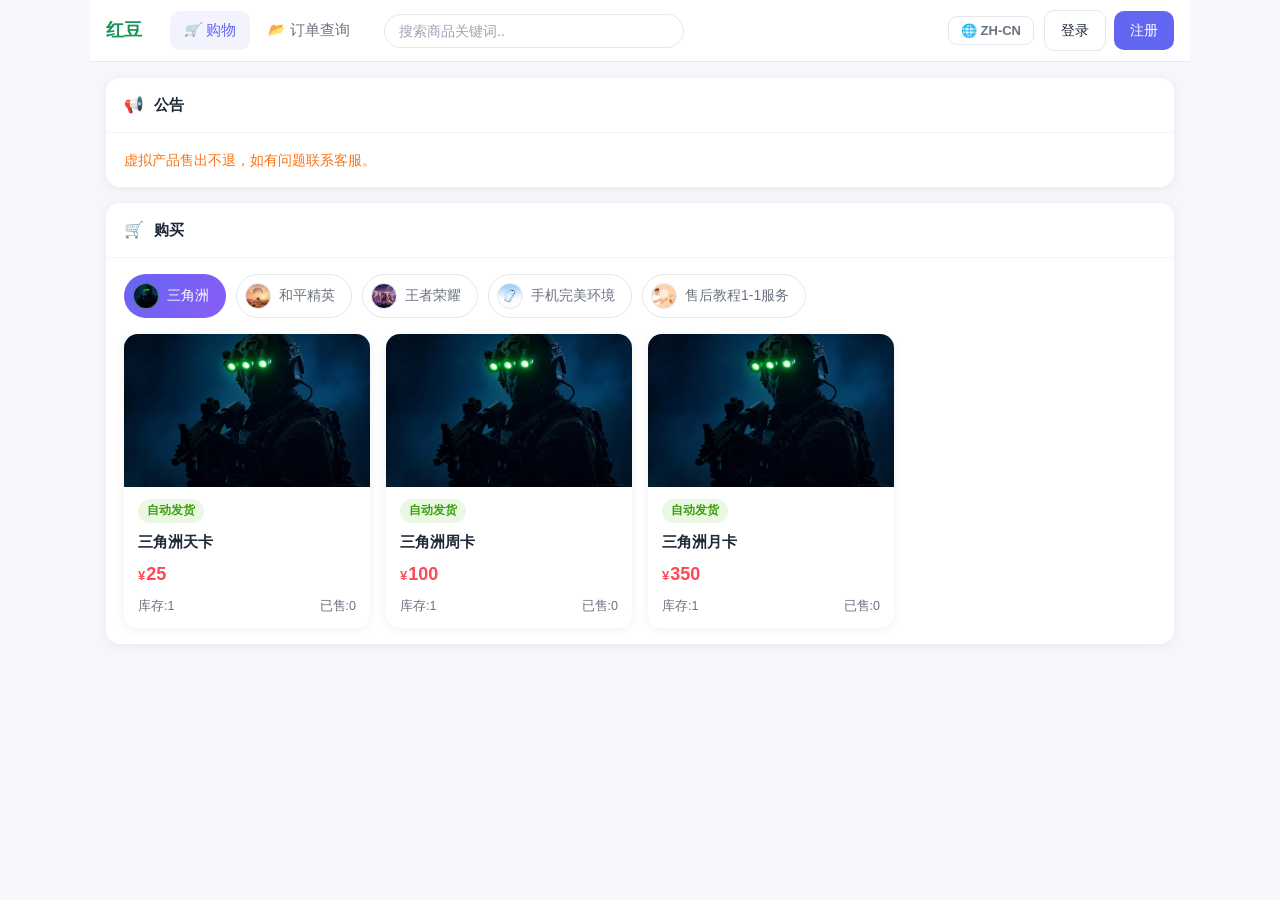
==== shop/index.html @ 496928e3 "商城完整复刻：新增 5 分类购物商城（首页/商品详情/收银台/订单查询/登录注册/多语言） 入口页购卡地址串联至新商城，复刻原站全部功能链路" ====
<!DOCTYPE html>
<html lang="zh-CN">
<head>
    <meta charset="UTF-8">
    <meta name="viewport" content="width=device-width, initial-scale=1, maximum-scale=1">
    <meta name="description" content="红豆商城">
    <title>购物 - 红豆</title>
    <link rel="stylesheet" href="assets/css/style.css">
</head>
<body class="has-search">
    <nav id="site-nav"></nav>

    <main class="container" style="padding-bottom: 40px;">
        <!-- 公告 -->
        <div class="panel">
            <div class="panel-header">
                <span class="icon">📢</span>
                <h6 class="panel-title" data-i18n="公告">公告</h6>
            </div>
            <div class="panel-body">
                <div class="notice-text" id="notice-text"></div>
            </div>
        </div>

        <!-- 购买 / 分类 -->
        <div class="panel">
            <div class="panel-header">
                <span class="icon">🛒</span>
                <h6 class="panel-title" data-i18n="购买">购买</h6>
            </div>
            <div class="panel-body">
                <div class="cats" id="cats"></div>
                <div class="item-list" id="item-list"></div>
                <div class="empty-tip" id="empty-tip" style="display:none;"></div>
            </div>
        </div>
    </main>

    <script src="assets/js/config.js"></script>
    <script src="assets/js/app.js"></script>
    <script src="assets/js/shop.js"></script>
</body>
</html>
---- shop/assets/css/style.css ----
/* ============================================================
 * 商城 —— 样式（复刻原站 ACG 商城视觉）
 * ============================================================ */
:root {
    --bg: #f5f7fa;
    --card: #ffffff;
    --ink: #1f2937;
    --sub: #6b7280;
    --line: #e5e7eb;
    --brand: #139655;
    --primary: #6366f1;
    --primary-2: #8b5cf6;
    --price: #ff4757;
    --pink: #ff6b9d;
    --radius: 14px;
    --shadow: 0 2px 12px rgba(0, 0, 0, .06);
}

* { margin: 0; padding: 0; box-sizing: border-box; }
html, body { min-height: 100%; }
body {
    background: var(--bg);
    color: var(--ink);
    font-family: -apple-system, BlinkMacSystemFont, "Segoe UI", "PingFang SC", "Hiragino Sans GB", "Microsoft YaHei", sans-serif;
    font-size: 15px;
    line-height: 1.6;
    -webkit-font-smoothing: antialiased;
}
a { color: inherit; text-decoration: none; }
img { max-width: 100%; display: block; }
.container { width: 100%; max-width: 1100px; margin: 0 auto; padding: 0 16px; }

/* ==================== 导航栏 ==================== */
.navbar {
    display: flex;
    align-items: center;
    gap: 20px;
    height: 62px;
    background: #fff;
    border-bottom: 1px solid var(--line);
}
.navbar-brand { display: flex; align-items: center; gap: 8px; font-weight: 700; font-size: 18px; }
.brand-logo { width: 28px; height: 28px; border-radius: 8px; object-fit: cover; background: #eee; }
.brand-name { color: var(--brand); }
.nav-menu { display: flex; gap: 4px; margin-left: 8px; }
.nav-search { flex: 1; max-width: 300px; }
.nav-search .form-control { padding: 8px 14px; border-radius: 999px; font-size: 14px; }
.nav-link {
    display: inline-flex; align-items: center; gap: 6px;
    padding: 8px 14px; border-radius: 10px;
    color: var(--sub); font-size: 14.5px; font-weight: 500;
    transition: all .2s;
}
.nav-link .ico { font-size: 13px; }
.nav-link:hover { background: #f3f4f6; color: var(--ink); }
.nav-link.active { color: var(--primary); background: rgba(99, 102, 241, .08); }
.nav-right { margin-left: auto; display: flex; align-items: center; gap: 10px; }

.lang-switch { position: relative; }
.lang-btn {
    display: inline-flex; align-items: center; gap: 4px;
    border: 1px solid var(--line); background: #fff;
    padding: 6px 12px; border-radius: 9px; cursor: pointer;
    font-size: 13px; color: var(--sub);
}
.lang-btn:hover { border-color: #c4b5fd; color: var(--ink); }
.lang-code { font-weight: 600; }
.lang-menu {
    display: none; position: absolute; right: 0; top: 42px; z-index: 50;
    min-width: 140px; background: #fff; border-radius: 12px;
    border: 1px solid var(--line); box-shadow: 0 10px 30px rgba(0,0,0,.12);
    padding: 6px; overflow: hidden;
}
.lang-menu.show { display: block; }
.lang-item {
    display: block; padding: 8px 14px; border-radius: 8px;
    font-size: 14px; color: var(--ink); cursor: pointer;
}
.lang-item:hover { background: #f3f4f6; }
.lang-item.active { color: var(--primary); background: rgba(99,102,241,.08); font-weight: 600; }

.btn {
    display: inline-flex; align-items: center; justify-content: center; gap: 6px;
    padding: 8px 16px; border-radius: 10px; font-size: 14px; font-weight: 500;
    cursor: pointer; border: none; transition: all .2s; white-space: nowrap;
}
.btn-primary { background: var(--primary); color: #fff; }
.btn-primary:hover { background: var(--primary-2); box-shadow: 0 4px 14px rgba(99,102,241,.35); }
.btn-outline { background: #fff; color: var(--ink); border: 1px solid var(--line); }
.btn-outline:hover { border-color: var(--primary); color: var(--primary); }
.btn-gradient {
    background: linear-gradient(135deg, #6366f1, #8b5cf6);
    color: #fff;
}
.btn-gradient:hover { box-shadow: 0 4px 16px rgba(139,92,246,.4); transform: translateY(-1px); }
.btn:disabled { opacity: .55; cursor: not-allowed; transform: none !important; }

.auth-area { display: flex; align-items: center; gap: 8px; }
.user-chip {
    font-size: 13.5px; padding: 6px 12px; border-radius: 999px;
    background: rgba(19,150,85,.1); color: var(--brand); font-weight: 600;
}
.nav-toggle { display: none; background: none; border: none; font-size: 22px; cursor: pointer; color: var(--sub); }

/* ==================== 面板（公告/购买） ==================== */
.panel {
    background: var(--card); border-radius: var(--radius);
    box-shadow: var(--shadow); margin-top: 16px; overflow: hidden;
}
.panel-header {
    display: flex; align-items: center; gap: 10px;
    padding: 14px 18px; border-bottom: 1px solid #f3f4f6;
}
.panel-header .icon { color: var(--primary-2); font-size: 16px; display: inline-flex; }
.panel-title { font-size: 15px; font-weight: 600; }
.panel-body { padding: 16px 18px; }
.notice-text { color: #f97316; font-size: 14px; }

/* ==================== 分类胶囊 ==================== */
.cats { display: flex; gap: 10px; flex-wrap: wrap; }
.chip {
    display: inline-flex; align-items: center; gap: 8px;
    padding: 8px 16px 8px 8px; border-radius: 999px;
    border: 1px solid var(--line); background: #fff;
    color: var(--sub); font-size: 14px; font-weight: 500;
    cursor: pointer; transition: all .2s;
}
.chip:hover { border-color: #c4b5fd; }
.chip-icon {
    width: 26px; height: 26px; border-radius: 50%;
    background-size: cover; background-position: center;
    border: 1px solid var(--line);
}
.chip.is-primary {
    background: linear-gradient(135deg, #6366f1, #8b5cf6);
    border-color: transparent; color: #fff;
}
.chip.is-primary .chip-icon { border-color: rgba(255,255,255,.4); }

/* ==================== 商品网格 ==================== */
.item-list { display: grid; grid-template-columns: repeat(4, 1fr); gap: 16px; margin-top: 16px; }
.item-card {
    background: var(--card); border-radius: var(--radius);
    box-shadow: var(--shadow); overflow: hidden;
    display: flex; flex-direction: column;
    transition: transform .2s, box-shadow .2s;
    position: relative;
}
.item-card:hover { transform: translateY(-3px); box-shadow: 0 8px 24px rgba(0,0,0,.1); }
.item-thumb {
    aspect-ratio: 16/10; background-size: cover; background-position: center;
    background-color: #eee;
}
.item-info { padding: 12px 14px; flex: 1; display: flex; flex-direction: column; }
.item-tags { display: flex; flex-wrap: wrap; gap: 6px; margin-bottom: 8px; }
.badge-soft {
    display: inline-block; padding: 3px 9px; border-radius: 999px;
    font-size: 11.5px; font-weight: 600; line-height: 1.5;
}
.badge-soft-success { background: rgba(82,196,26,.12); color: #389e0d; }
.badge-soft-primary { background: rgba(99,102,241,.1); color: var(--primary); }
.badge-soft-info { background: rgba(56,189,248,.12); color: #0284c7; }
.badge-soft-warning { background: rgba(245,158,11,.14); color: #d97706; }
.goods-title { font-size: 15px; font-weight: 600; margin-bottom: 8px; line-height: 1.4; }
.price { color: var(--price); font-size: 18px; font-weight: 700; }
.price .unit { font-size: 13px; margin-right: 1px; }
.stat-bottom {
    display: flex; justify-content: space-between;
    color: var(--sub); font-size: 12.5px; margin-top: auto; padding-top: 8px;
}
.item-card.soldout { opacity: .72; }
.soldout-ribbon {
    position: absolute; top: 10px; right: -32px;
    background: rgba(107,114,128,.92); color: #fff;
    font-size: 12px; font-weight: 600; padding: 4px 36px;
    transform: rotate(45deg);
}
.empty-tip { padding: 40px 0; text-align: center; color: var(--sub); font-size: 14.5px; }

/* ==================== 表单 ==================== */
.form-label { display: block; font-size: 14px; color: var(--sub); margin-bottom: 6px; }
.form-control {
    width: 100%; padding: 10px 14px; font-size: 14.5px;
    border: 1px solid var(--line); border-radius: 10px;
    background: #fff; color: var(--ink); outline: none;
    transition: border-color .2s, box-shadow .2s;
}
.form-control:focus { border-color: var(--primary); box-shadow: 0 0 0 3px rgba(99,102,241,.12); }
.form-control::placeholder { color: #9ca3af; }
.qty-group { display: inline-flex; align-items: stretch; border-radius: 10px; overflow: hidden; border: 1px solid var(--line); }
.qty-group button {
    width: 42px; border: none; background: var(--pink); color: #fff;
    font-size: 18px; cursor: pointer; line-height: 1;
}
.qty-group button:hover { filter: brightness(1.06); }
.qty-group input {
    width: 64px; border: none; text-align: center; font-size: 15px;
    outline: none; -moz-appearance: textfield;
}
.qty-group input::-webkit-outer-spin-button,
.qty-group input::-webkit-inner-spin-button { -webkit-appearance: none; }

.captcha-group { display: inline-flex; border: 1px solid var(--line); border-radius: 10px; overflow: hidden; background: #fff; }
.captcha-group .form-control { border: none; width: 150px; border-radius: 0; }
.captcha-group canvas {
    width: 90px; height: 40px; cursor: pointer; border-left: 1px solid var(--line);
}

/* 支付方式 */
.pay-list { display: flex; flex-wrap: wrap; gap: 10px; }
.pay {
    display: inline-flex; align-items: center; gap: 8px;
    padding: 9px 16px; border-radius: 10px;
    border: 1px solid var(--line); background: #fff;
    cursor: pointer; transition: all .2s; font-size: 14px; color: var(--ink);
}
.pay img { width: 20px; height: 20px; border-radius: 4px; object-fit: contain; }
.pay:hover { border-color: #c4b5fd; transform: translateY(-1px); }
.pay.is-active { border-color: var(--primary); background: rgba(99,102,241,.06); box-shadow: 0 0 0 2px rgba(99,102,241,.15); }

/* ==================== 商品详情页 ==================== */
.item-detail-layout { display: grid; grid-template-columns: 1fr 1fr; gap: 24px; }
.item-cover { width: 100%; border-radius: var(--radius); aspect-ratio: 1/1; object-fit: cover; background: #eee; }
.item-head { display: flex; flex-wrap: wrap; gap: 8px; align-items: center; margin: 10px 0; }
.shared-button {
    cursor: pointer; margin-left: auto;
    transition: all .2s;
}
.shared-button:hover { background: rgba(99,102,241,.2); }
.abacus { margin: 14px 0 18px; }
.abacus .price { font-size: 28px; }
.form-vstack { display: flex; flex-direction: column; gap: 16px; }
.cash-pay { background: #fafafa; border: 1px dashed #e5e7eb; border-radius: 12px; padding: 14px; }

/* 商品详情富文本 */
.acg-rich { overflow-wrap: anywhere; font-size: 14.5px; line-height: 1.8; }
.acg-rich :where(p, ul, ol) { margin-bottom: 1em; }
.acg-rich :where(ul, ol) { padding-left: 1.6em; }
.acg-rich :where(h1,h2,h3,h4,h5,h6) { margin: 1.2em 0 .6em; font-weight: 700; }

/* ==================== 订单查询页 ==================== */
.query-wrap { max-width: 860px; margin: 24px auto; }
.query-form-row { display: flex; gap: 12px; align-items: center; justify-content: center; flex-wrap: wrap; }
.query-form-row .form-control { width: 300px; }
.order-item {
    background: var(--card); border-radius: var(--radius);
    box-shadow: var(--shadow); margin-top: 16px; overflow: hidden;
}
.order-header {
    display: flex; justify-content: space-between; align-items: flex-start;
    padding: 16px 18px; border-bottom: 1px solid #f3f4f6; gap: 12px;
}
.status-badge { display: inline-block; padding: 4px 12px; border-radius: 999px; font-size: 12.5px; font-weight: 600; }
.status-pending { background: rgba(245,158,11,.14); color: #d97706; }
.status-paid { background: rgba(82,196,26,.14); color: #389e0d; }
.order-basic { margin-top: 8px; font-size: 13px; color: var(--sub); display: grid; gap: 3px; }
.order-no { font-size: 15px; font-weight: 600; color: var(--ink); }
.payment-method { display: inline-flex; align-items: center; gap: 6px; }
.payment-icon { width: 18px; height: 18px; border-radius: 4px; object-fit: contain; background: #f0f0f0; }
.order-amount { text-align: right; }
.amount-label { display: block; font-size: 12.5px; color: var(--sub); }
.amount-value { font-size: 20px; font-weight: 700; color: var(--price); }
.amount-number { font-size: 22px; }
.goods-section { display: flex; gap: 14px; padding: 14px 18px; }
.goods-thumb img { width: 64px; height: 64px; border-radius: 10px; object-fit: cover; background: #eee; }
.goods-name { font-size: 15px; font-weight: 600; margin-bottom: 6px; }
.goods-meta { display: flex; flex-wrap: wrap; gap: 6px; }
.goods-sku {
    display: inline-block; padding: 2px 10px; border-radius: 999px;
    font-size: 12px; font-weight: 500;
}
.a-badge-success { background: rgba(82,196,26,.12); color: #389e0d; }
.a-badge-primary { background: rgba(99,102,241,.1); color: var(--primary); }
.a-badge-warning { background: rgba(245,158,11,.14); color: #d97706; }

.card-section { border-top: 1px dashed var(--line); margin: 0 18px 16px; padding-top: 12px; }
.card-header { margin-bottom: 8px; }
.shipment-title { display: flex; justify-content: space-between; align-items: center; font-size: 15px; font-weight: 600; }
.shipment-badge { font-size: 12px; font-weight: 600; padding: 3px 10px; border-radius: 999px; }
.shipment-waiting { background: rgba(245,158,11,.14); color: #d97706; }
.shipment-paid { background: rgba(82,196,26,.14); color: #389e0d; }
.card-display {
    font-family: ui-monospace, SFMono-Regular, Menlo, Consolas, monospace;
    font-size: 13px; line-height: 1.75; white-space: pre-wrap; word-break: break-all;
    padding: 12px 14px; border-radius: 10px;
    background: rgba(127,127,127,.1); border: 1px solid rgba(127,127,127,.22);
    user-select: text;
}
.no-results, .loading-state { text-align: center; padding: 40px 0; color: var(--sub); }
.loading-state i { display: inline-block; animation: spin 1s linear infinite; }
@keyframes spin { to { transform: rotate(360deg); } }

/* ==================== 登录/注册 ==================== */
.auth-wrap { max-width: 400px; margin: 40px auto; }
.auth-card {
    background: var(--card); border-radius: 18px; box-shadow: 0 10px 40px rgba(0,0,0,.08);
    padding: 32px 28px;
}
.auth-logo { width: 62px; height: 62px; border-radius: 14px; object-fit: cover; margin: 0 auto 16px; background: #eee; box-shadow: 0 4px 12px rgba(99,102,241,.25); }
.auth-title { text-align: center; font-size: 15px; color: var(--sub); margin-bottom: 22px; }
.auth-title a { color: var(--primary-2); font-weight: 600; }
.auth-form { display: flex; flex-direction: column; gap: 16px; }
.auth-row { display: flex; justify-content: space-between; align-items: center; font-size: 13.5px; color: var(--sub); }
.auth-row a { color: var(--primary-2); }
.checkbox-row { display: flex; align-items: center; gap: 7px; cursor: pointer; }
.checkbox-row input { accent-color: var(--primary); width: 15px; height: 15px; }
.auth-btn { width: 100%; height: 48px; font-size: 16px; font-weight: 600; border-radius: 12px;
    background: linear-gradient(135deg, #5b7fff, #2dd4e0);
    box-shadow: 0 4px 16px rgba(45,212,224,.3); }
.auth-footer { text-align: center; font-size: 13px; color: #9ca3af; margin-top: 14px; }
.auth-footer a { color: var(--primary-2); font-weight: 500; }

/* ==================== 收银台 ==================== */
.pay-wrap { max-width: 460px; margin: 30px auto; text-align: center; }
.pay-card { background: var(--card); border-radius: 18px; box-shadow: var(--shadow); padding: 28px 24px; }
.pay-title { font-size: 17px; font-weight: 600; margin-bottom: 6px; }
.pay-sub { color: var(--sub); font-size: 13.5px; margin-bottom: 18px; }
.qr-box {
    width: 200px; height: 200px; margin: 0 auto 16px;
    border: 1px solid var(--line); border-radius: 14px;
    display: flex; align-items: center; justify-content: center; background: #fff;
}
.qr-box canvas { width: 180px; height: 180px; }
.pay-amount { font-size: 26px; font-weight: 700; color: var(--price); margin: 6px 0 18px; }
.pay-no { font-size: 12.5px; color: #9ca3af; margin-bottom: 4px; }

/* ==================== 弹窗 ==================== */
.hd-layer { position: fixed; inset: 0; z-index: 999; display: flex; align-items: center; justify-content: center; padding: 20px; }
.hd-layer-mask { position: absolute; inset: 0; background: rgba(0,0,0,.45); opacity: 0; transition: opacity .25s; }
.hd-layer.show .hd-layer-mask { opacity: 1; }
.hd-layer-body {
    position: relative; background: #fff; border-radius: 16px;
    width: 100%; max-width: 460px; max-height: 86vh; overflow: auto;
    padding: 20px; transform: translateY(14px) scale(.97); opacity: 0;
    transition: all .25s;
}
.hd-layer.show .hd-layer-body { transform: none; opacity: 1; }
.hd-layer-title { font-size: 15px; font-weight: 600; margin-bottom: 12px; }

/* ==================== 提示消息 ==================== */
.hd-message {
    position: fixed; top: 20px; left: 50%; transform: translate(-50%, -16px);
    z-index: 1200; padding: 11px 22px; border-radius: 12px;
    font-size: 14px; color: #fff; opacity: 0; transition: all .3s;
    max-width: 90vw; box-shadow: 0 6px 20px rgba(0,0,0,.18);
}
.hd-message.show { opacity: 1; transform: translate(-50%, 0); }
.hd-message-success { background: #389e0d; }
.hd-message-error { background: #ef4444; }
.hd-message-info { background: #0284c7; }

/* ==================== 响应式 ==================== */
@media (max-width: 992px) {
    .item-list { grid-template-columns: repeat(2, 1fr); }
    .item-detail-layout { grid-template-columns: 1fr; }
}
@media (max-width: 768px) {
    .nav-search { display: none; }
    .nav-menu {
        display: none; position: absolute; top: 62px; left: 0; right: 0;
        background: #fff; flex-direction: column; padding: 10px 16px;
        border-bottom: 1px solid var(--line); box-shadow: var(--shadow); z-index: 40;
    }
    .nav-menu.open { display: flex; }
    .nav-toggle { display: block; }
    .query-form-row .form-control { width: 100%; }
}
@media (max-width: 560px) {
    .item-list { grid-template-columns: repeat(2, 1fr); gap: 10px; }
    .container { padding: 0 12px; }
    .auth-area .btn { padding: 7px 12px; font-size: 13px; }
    .item-thumb { aspect-ratio: 16/11; }
}
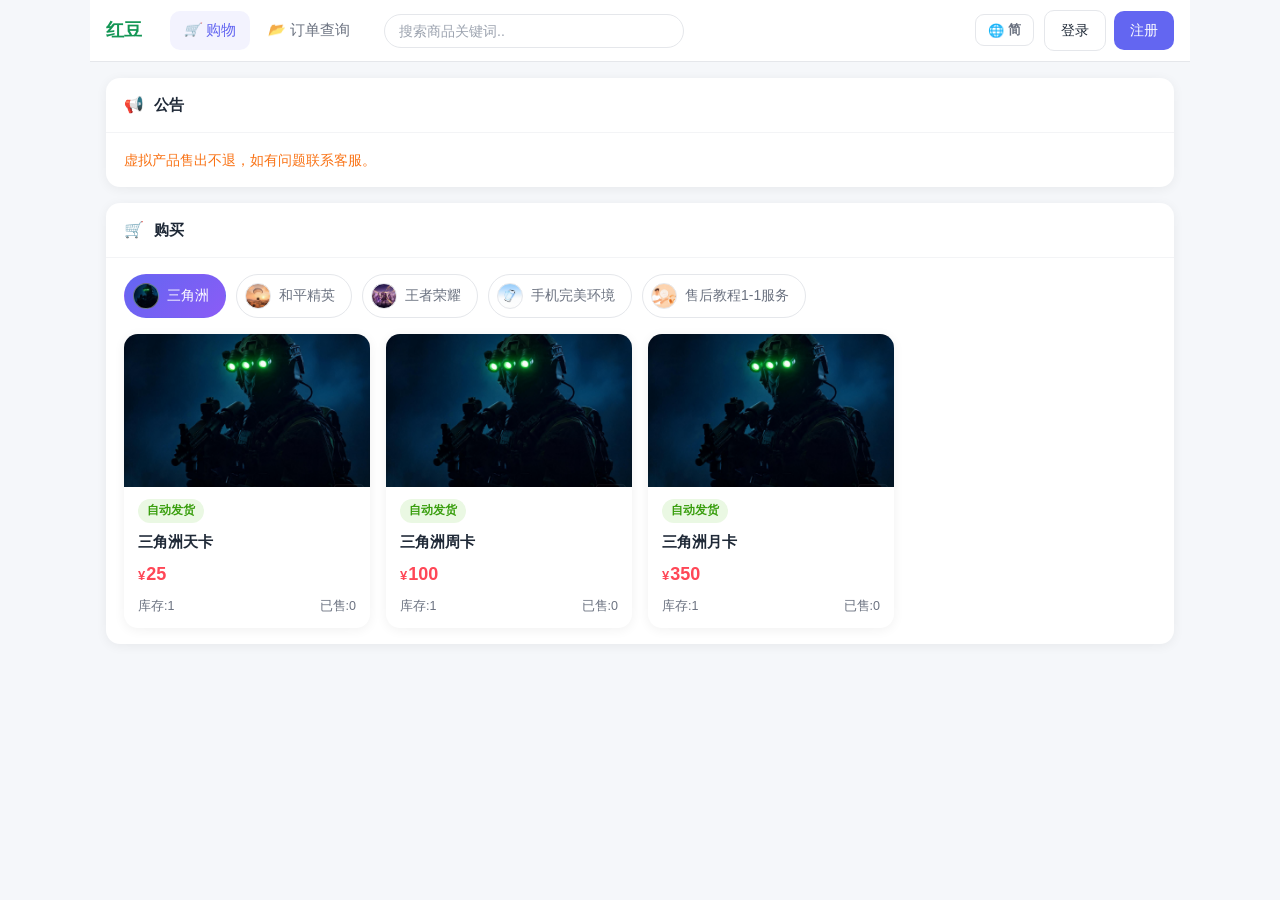
==== commit 2738f86a: "与原站交互对齐：语言按钮显示简码(简/繁/EN/日)、商品封面点击放大，资源版本升到?v=4" ====
--- a/shop/index.html
+++ b/shop/index.html
@@ -5,7 +5,7 @@
     <meta name="viewport" content="width=device-width, initial-scale=1, maximum-scale=1">
     <meta name="description" content="红豆商城">
     <title>购物 - 红豆</title>
-    <link rel="stylesheet" href="assets/css/style.css">
+    <link rel="stylesheet" href="assets/css/style.css?v=4">
 </head>
 <body class="has-search">
     <nav id="site-nav"></nav>
@@ -36,8 +36,8 @@
         </div>
     </main>
 
-    <script src="assets/js/config.js"></script>
-    <script src="assets/js/app.js"></script>
-    <script src="assets/js/shop.js"></script>
+    <script src="assets/js/config.js?v=4"></script>
+    <script src="assets/js/app.js?v=4"></script>
+    <script src="assets/js/shop.js?v=4"></script>
 </body>
 </html>
--- a/shop/assets/css/style.css
+++ b/shop/assets/css/style.css
@@ -327,6 +327,9 @@
 /* ==================== 弹窗 ==================== */
 .hd-layer { position: fixed; inset: 0; z-index: 999; display: flex; align-items: center; justify-content: center; padding: 20px; }
 .hd-layer-mask { position: absolute; inset: 0; background: rgba(0,0,0,.45); opacity: 0; transition: opacity .25s; }
+/* 商品封面点击放大（原站行为） */
+.cover-zoom { position: fixed; inset: 0; z-index: 998; background: rgba(0,0,0,.85); display: flex; align-items: center; justify-content: center; opacity: 1; cursor: zoom-out; }
+.cover-zoom img { max-width: 92%; max-height: 92%; border-radius: 10px; box-shadow: 0 10px 40px rgba(0,0,0,.5); }
 .hd-layer.show .hd-layer-mask { opacity: 1; }
 .hd-layer-body {
     position: relative; background: #fff; border-radius: 16px;
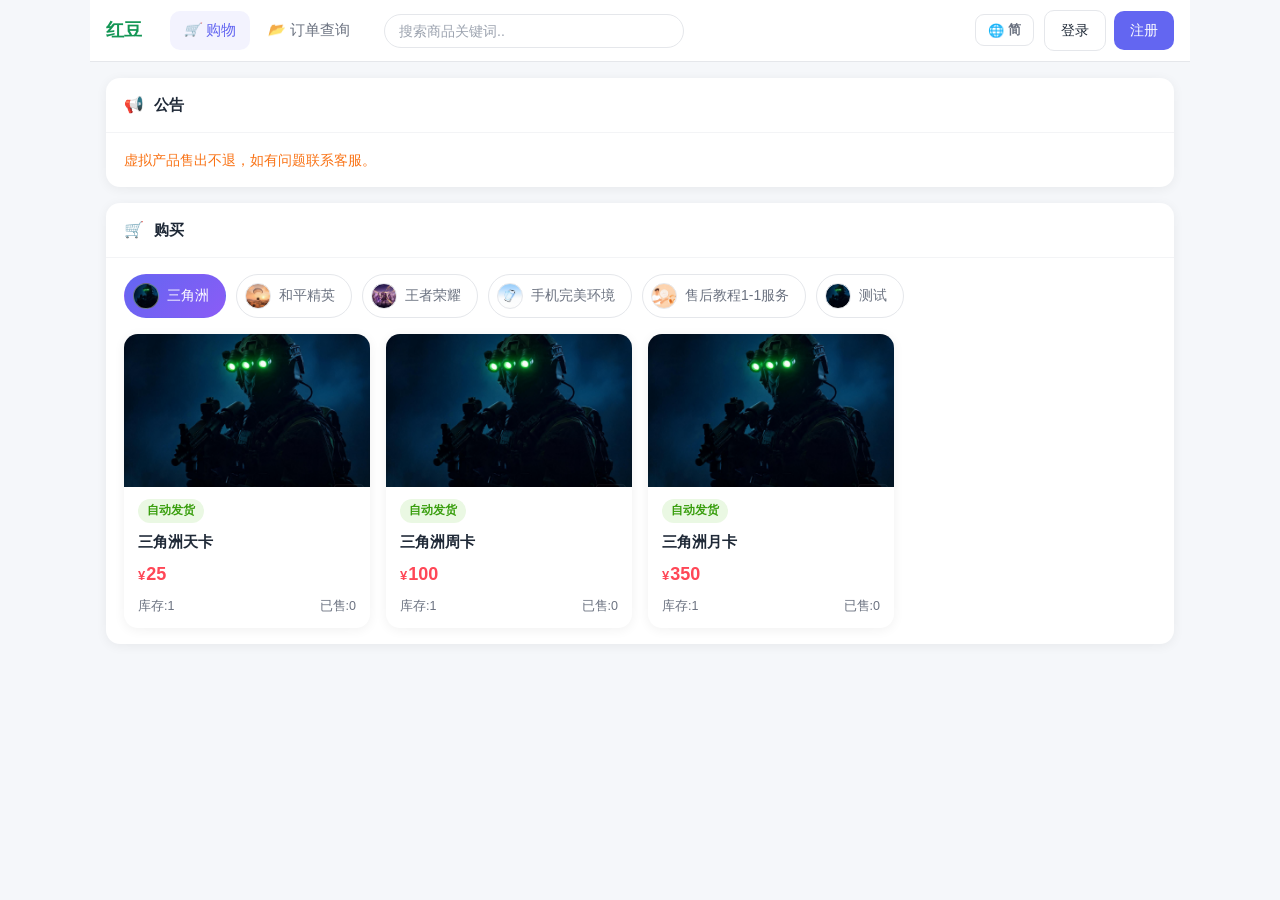
==== commit cc9206c9: "自动发货改为订单号绑定：付款后卡密绑定订单号，凭订单号在订单查询中查看；新增测试分类和测试商品(¥1)用于发货测试；资源版本升到?v=8" ====
--- a/shop/index.html
+++ b/shop/index.html
@@ -5,7 +5,7 @@
     <meta name="viewport" content="width=device-width, initial-scale=1, maximum-scale=1">
     <meta name="description" content="红豆商城">
     <title>购物 - 红豆</title>
-    <link rel="stylesheet" href="assets/css/style.css?v=4">
+    <link rel="stylesheet" href="assets/css/style.css?v=8">
 </head>
 <body class="has-search">
     <nav id="site-nav"></nav>
@@ -36,8 +36,8 @@
         </div>
     </main>
 
-    <script src="assets/js/config.js?v=4"></script>
-    <script src="assets/js/app.js?v=4"></script>
-    <script src="assets/js/shop.js?v=4"></script>
+    <script src="assets/js/config.js?v=8"></script>
+    <script src="assets/js/app.js?v=8"></script>
+    <script src="assets/js/shop.js?v=8"></script>
 </body>
 </html>
--- a/shop/assets/css/style.css
+++ b/shop/assets/css/style.css
@@ -279,6 +279,7 @@
 .shipment-badge { font-size: 12px; font-weight: 600; padding: 3px 10px; border-radius: 999px; }
 .shipment-waiting { background: rgba(245,158,11,.14); color: #d97706; }
 .shipment-paid { background: rgba(82,196,26,.14); color: #389e0d; }
+.ship-to-line { display: flex; align-items: center; gap: 6px; font-size: 13px; color: #237804; background: rgba(82,196,26,.1); border: 1px solid rgba(82,196,26,.25); border-radius: 8px; padding: 6px 10px; margin-bottom: 8px; }
 .card-display {
     font-family: ui-monospace, SFMono-Regular, Menlo, Consolas, monospace;
     font-size: 13px; line-height: 1.75; white-space: pre-wrap; word-break: break-all;
@@ -367,10 +368,11 @@
     .nav-menu.open { display: flex; }
     .nav-toggle { display: block; }
     .query-form-row .form-control { width: 100%; }
+    /* 手机端与原站一致：商品单列全宽大卡片 */
+    .item-list { grid-template-columns: 1fr; gap: 14px; }
+    .item-thumb { aspect-ratio: 16/9; }
 }
 @media (max-width: 560px) {
-    .item-list { grid-template-columns: repeat(2, 1fr); gap: 10px; }
     .container { padding: 0 12px; }
     .auth-area .btn { padding: 7px 12px; font-size: 13px; }
-    .item-thumb { aspect-ratio: 16/11; }
-}
+}
